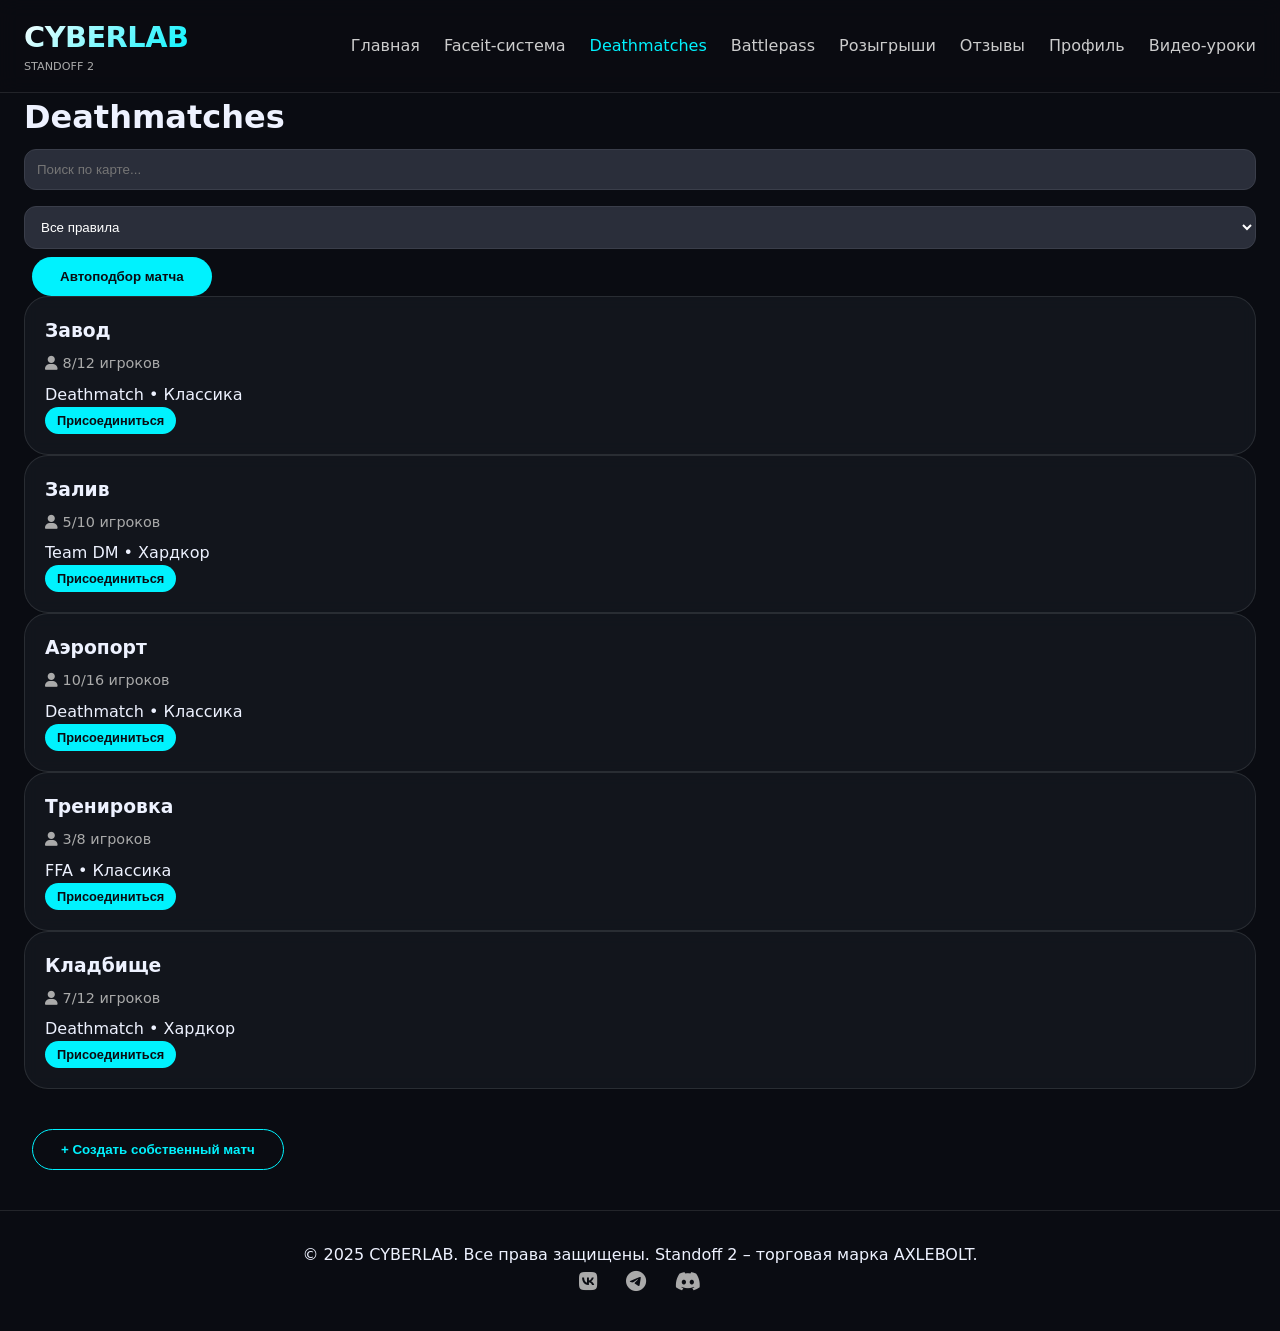
==== deathmatches.html @ b763eff9 "Create deathmatches.html" ====
<!DOCTYPE html>
<html lang="ru">
<head>
    <meta charset="UTF-8">
    <meta name="viewport" content="width=device-width, initial-scale=1.0">
    <title>Deathmatches | CYBERLAB</title>
    <link rel="stylesheet" href="css/style.css">
    <link rel="stylesheet" href="https://cdnjs.cloudflare.com/ajax/libs/font-awesome/6.0.0-beta3/css/all.min.css">
</head>
<body>
    <header>
        <div class="container">
            <div class="logo">
                <h1>CYBERLAB</h1>
                <span>STANDOFF 2</span>
            </div>
            <nav>
                <ul>
                    <li><a href="index.html">Главная</a></li>
                    <li><a href="faceit.html">Faceit-система</a></li>
                    <li><a href="deathmatches.html" class="active">Deathmatches</a></li>
                    <li><a href="battlepass.html">Battlepass</a></li>
                    <li><a href="giveaways.html">Розыгрыши</a></li>
                    <li><a href="reviews.html">Отзывы</a></li>
                    <li><a href="profile.html">Профиль</a></li>
                    <li><a href="videos.html">Видео-уроки</a></li>
                </ul>
            </nav>
            <div class="burger">
                <i class="fas fa-bars"></i>
            </div>
        </div>
    </header>

    <main>
        <div class="container">
            <h1>Deathmatches</h1>
            <div class="filters">
                <input type="text" id="searchMap" placeholder="Поиск по карте..." class="filter-input">
                <select id="filterRules">
                    <option value="all">Все правила</option>
                    <option value="classic">Классика</option>
                    <option value="hardcore">Хардкор</option>
                </select>
                <button id="autoMatchBtn" class="btn-primary">Автоподбор матча</button>
            </div>

            <div class="matches-list" id="deathmatchList">
                <!-- JS заполнит -->
            </div>

            <div style="margin-top: 40px;">
                <button id="createMatchBtn" class="btn-secondary">+ Создать собственный матч</button>
            </div>
        </div>
    </main>

    <footer>
        <div class="container">
            <p>&copy; 2025 CYBERLAB. Все права защищены. Standoff 2 – торговая марка AXLEBOLT.</p>
            <div class="socials">
                <a href="#"><i class="fab fa-vk"></i></a>
                <a href="#"><i class="fab fa-telegram"></i></a>
                <a href="#"><i class="fab fa-discord"></i></a>
            </div>
        </div>
    </footer>

    <script>
        // Данные матчей
        const deathmatches = [
            { map: "Завод", players: 8, maxPlayers: 12, rules: "classic", mode: "Deathmatch" },
            { map: "Залив", players: 5, maxPlayers: 10, rules: "hardcore", mode: "Team DM" },
            { map: "Аэропорт", players: 10, maxPlayers: 16, rules: "classic", mode: "Deathmatch" },
            { map: "Тренировка", players: 3, maxPlayers: 8, rules: "classic", mode: "FFA" },
            { map: "Кладбище", players: 7, maxPlayers: 12, rules: "hardcore", mode: "Deathmatch" }
        ];

        function renderDeathmatches(filterMap = "", filterRules = "all") {
            const container = document.getElementById("deathmatchList");
            if (!container) return;
            const filtered = deathmatches.filter(m => 
                (filterMap === "" || m.map.toLowerCase().includes(filterMap.toLowerCase())) &&
                (filterRules === "all" || m.rules === filterRules)
            );
            container.innerHTML = filtered.map(m => `
                <div class="match-card">
                    <h3>${m.map}</h3>
                    <div class="players"><i class="fas fa-user"></i> ${m.players}/${m.maxPlayers} игроков</div>
                    <div>${m.mode} • ${m.rules === "classic" ? "Классика" : "Хардкор"}</div>
                    <button class="btn-sm join-btn" data-map="${m.map}">Присоединиться</button>
                </div>
            `).join("");
            document.querySelectorAll('.join-btn').forEach(btn => {
                btn.addEventListener('click', () => alert(`Вы присоединились к матчу на карте ${btn.dataset.map}`));
            });
        }

        document.getElementById("searchMap")?.addEventListener("input", (e) => {
            renderDeathmatches(e.target.value, document.getElementById("filterRules").value);
        });
        document.getElementById("filterRules")?.addEventListener("change", (e) => {
            renderDeathmatches(document.getElementById("searchMap").value, e.target.value);
        });
        document.getElementById("autoMatchBtn")?.addEventListener("click", () => alert("Поиск подходящего матча... (демо)"));
        document.getElementById("createMatchBtn")?.addEventListener("click", () => {
            const mapName = prompt("Введите название карты:");
            if (mapName) alert(`Матч на карте ${mapName} создан! Ожидайте игроков.`);
        });

        renderDeathmatches();
    </script>
    <script src="js/main.js"></script>
</body>
</html>
---- css/style.css ----
* {
    margin: 0;
    padding: 0;
    box-sizing: border-box;
}

body {
    font-family: 'Segoe UI', 'Inter', system-ui, sans-serif;
    background: #0a0c12;
    color: #eef2ff;
    line-height: 1.5;
}

.container {
    max-width: 1280px;
    margin: 0 auto;
    padding: 0 24px;
}

/* Header */
header {
    background: rgba(10, 12, 18, 0.9);
    backdrop-filter: blur(10px);
    border-bottom: 1px solid rgba(255,255,255,0.1);
    position: sticky;
    top: 0;
    z-index: 100;
}
header .container {
    display: flex;
    justify-content: space-between;
    align-items: center;
    padding: 16px 24px;
}
.logo h1 {
    font-size: 1.8rem;
    letter-spacing: -0.5px;
    background: linear-gradient(135deg, #fff, #00f2fe);
    -webkit-background-clip: text;
    background-clip: text;
    color: transparent;
}
.logo span {
    font-size: 0.7rem;
    color: #aaa;
    display: block;
}
nav ul {
    display: flex;
    list-style: none;
    gap: 24px;
}
nav a {
    color: #ccc;
    text-decoration: none;
    font-weight: 500;
    transition: 0.2s;
}
nav a:hover, nav a.active {
    color: #00f2fe;
}
.burger {
    display: none;
    font-size: 1.5rem;
    cursor: pointer;
}

/* Hero */
.hero {
    position: relative;
    min-height: 80vh;
    display: flex;
    align-items: center;
    justify-content: center;
    text-align: center;
    background: url('https://placehold.co/1920x1080/1a1e2a/white?text=Standoff2+Banner') center/cover no-repeat;
}
.hero-overlay {
    position: absolute;
    top: 0;
    left: 0;
    width: 100%;
    height: 100%;
    background: linear-gradient(135deg, rgba(0,0,0,0.7), rgba(0,0,0,0.9));
}
.hero-content {
    position: relative;
    z-index: 2;
}
.hero-content h1 {
    font-size: 4rem;
    margin-bottom: 1rem;
    text-shadow: 0 0 15px #00f2fe;
}
.online-counter {
    font-size: 1.2rem;
    margin: 20px 0;
    background: rgba(0,242,254,0.2);
    display: inline-block;
    padding: 8px 20px;
    border-radius: 40px;
    backdrop-filter: blur(4px);
}
.online-counter i {
    color: #00ff00;
    margin-right: 8px;
}
.btn-primary, .btn-secondary {
    display: inline-block;
    padding: 12px 28px;
    border-radius: 40px;
    text-decoration: none;
    font-weight: bold;
    margin: 0 8px;
    transition: 0.2s;
}
.btn-primary {
    background: #00f2fe;
    color: #0a0c12;
}
.btn-primary:hover {
    background: #00c8d4;
    transform: scale(1.02);
}
.btn-secondary {
    background: transparent;
    border: 1px solid #00f2fe;
    color: #00f2fe;
}
.btn-secondary:hover {
    background: rgba(0,242,254,0.1);
}

/* Общие секции */
section {
    padding: 60px 0;
}
h2 {
    font-size: 2rem;
    margin-bottom: 32px;
    border-left: 4px solid #00f2fe;
    padding-left: 20px;
}

/* Сетка матчей */
.matches-grid {
    display: grid;
    grid-template-columns: repeat(auto-fit, minmax(280px, 1fr));
    gap: 20px;
}
.match-card {
    background: rgba(20,24,32,0.8);
    backdrop-filter: blur(8px);
    border-radius: 24px;
    padding: 20px;
    border: 1px solid rgba(255,255,255,0.1);
    transition: 0.2s;
}
.match-card:hover {
    border-color: #00f2fe;
    transform: translateY(-4px);
}
.match-card h3 {
    margin-bottom: 8px;
}
.match-card .players {
    color: #aaa;
    font-size: 0.9rem;
    margin: 8px 0;
}
.match-card .btn-sm {
    background: #00f2fe;
    color: #0a0c12;
    padding: 6px 12px;
    border-radius: 20px;
    text-decoration: none;
    font-size: 0.8rem;
    display: inline-block;
}

/* Карусель */
.carousel-container {
    position: relative;
    overflow: hidden;
    border-radius: 24px;
}
.carousel-slide {
    display: flex;
    transition: transform 0.5s ease;
}
.carousel-slide .giveaway-item {
    min-width: 100%;
    background: #1a1e2a;
    padding: 30px;
    text-align: center;
}
.carousel-btn {
    position: absolute;
    top: 50%;
    transform: translateY(-50%);
    background: rgba(0,0,0,0.6);
    color: white;
    border: none;
    font-size: 2rem;
    cursor: pointer;
    padding: 0 16px;
    height: 60px;
    border-radius: 30px;
}
.prev { left: 10px; }
.next { right: 10px; }

/* Быстрые ссылки */
.links-grid {
    display: grid;
    grid-template-columns: repeat(auto-fit, minmax(180px, 1fr));
    gap: 20px;
}
.link-card {
    background: rgba(20,24,32,0.7);
    border-radius: 24px;
    padding: 24px;
    text-align: center;
    text-decoration: none;
    color: white;
    transition: 0.2s;
}
.link-card i {
    font-size: 2rem;
    margin-bottom: 12px;
    display: block;
}
.link-card:hover {
    background: #00f2fe;
    color: #0a0c12;
    transform: translateY(-4px);
}

/* Таблицы и формы (для других страниц) */
.table-container {
    overflow-x: auto;
    background: rgba(20,24,32,0.7);
    border-radius: 24px;
    padding: 16px;
}
table {
    width: 100%;
    border-collapse: collapse;
}
th, td {
    padding: 12px;
    text-align: left;
    border-bottom: 1px solid rgba(255,255,255,0.1);
}
th {
    color: #00f2fe;
}
input, textarea, select {
    background: #2a2e3a;
    border: 1px solid #3a3e4a;
    padding: 12px;
    border-radius: 12px;
    color: white;
    width: 100%;
    margin: 8px 0;
}
button {
    background: #00f2fe;
    border: none;
    padding: 12px 24px;
    border-radius: 40px;
    font-weight: bold;
    cursor: pointer;
}

footer {
    text-align: center;
    padding: 32px 0;
    border-top: 1px solid rgba(255,255,255,0.1);
    margin-top: 40px;
}
.socials a {
    color: #aaa;
    margin: 0 12px;
    font-size: 1.3rem;
}
.socials a:hover {
    color: #00f2fe;
}

@media (max-width: 768px) {
    nav ul {
        display: none;
        flex-direction: column;
        background: #0a0c12;
        position: absolute;
        top: 70px;
        left: 0;
        width: 100%;
        padding: 20px;
    }
    nav ul.show {
        display: flex;
    }
    .burger {
        display: block;
    }
    .hero-content h1 {
        font-size: 2.5rem;
    }
}
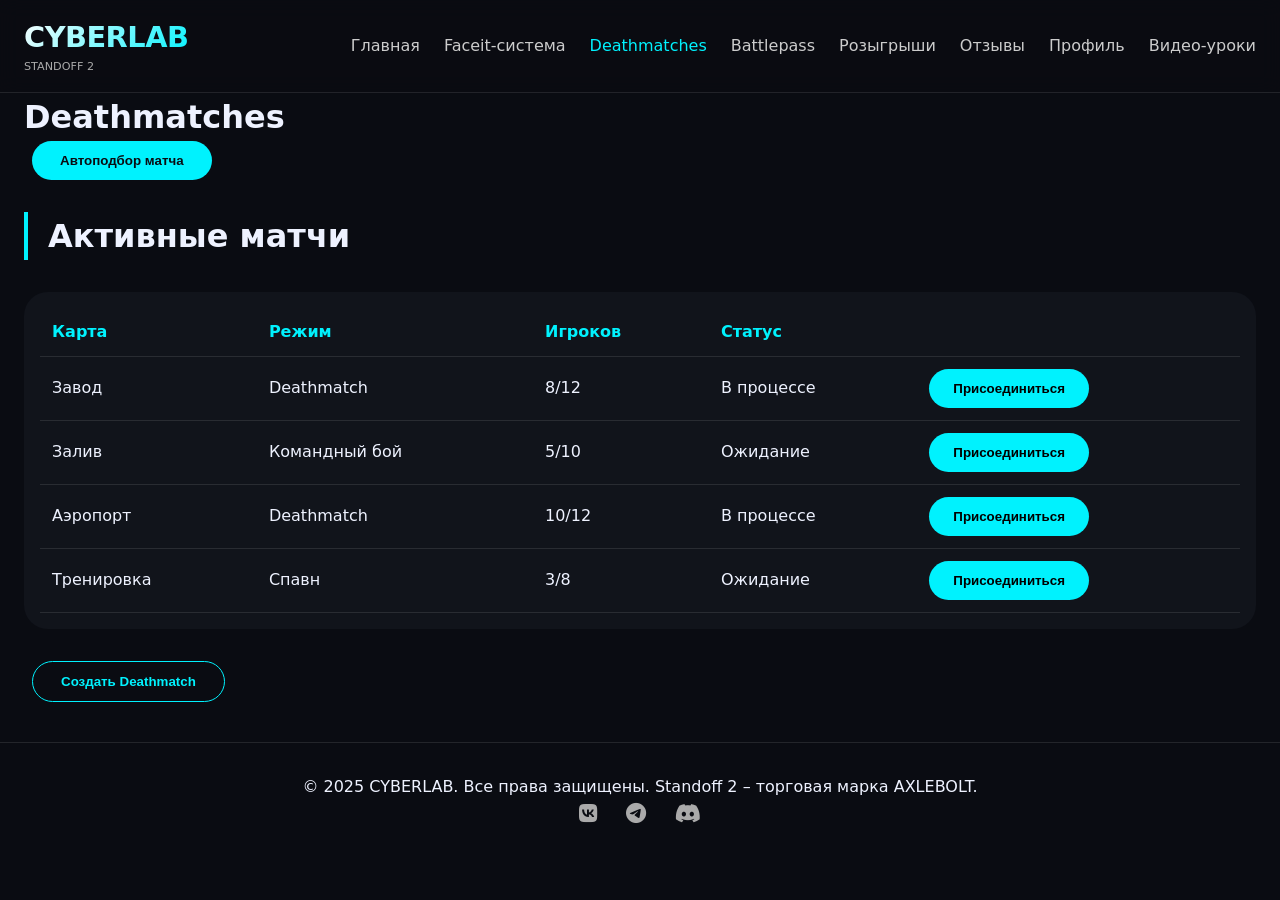
==== commit 3e26b35b: "Update deathmatches.html" ====
--- a/deathmatches.html
+++ b/deathmatches.html
@@ -35,25 +35,42 @@
     <main>
         <div class="container">
             <h1>Deathmatches</h1>
-            <div class="filters">
-                <input type="text" id="searchMap" placeholder="Поиск по карте..." class="filter-input">
-                <select id="filterRules">
-                    <option value="all">Все правила</option>
-                    <option value="classic">Классика</option>
-                    <option value="hardcore">Хардкор</option>
-                </select>
-                <button id="autoMatchBtn" class="btn-primary">Автоподбор матча</button>
+
+            <!-- Блок автоподбора матча -->
+            <div style="margin-bottom: 32px;">
+                <button id="autoMatchBtn" class="btn-primary" style="width: auto; padding: 12px 28px;">Автоподбор матча</button>
             </div>
 
-            <div class="matches-list" id="deathmatchList">
-                <!-- JS заполнит -->
+            <!-- Список активных матчей -->
+            <h2>Активные матчи</h2>
+            <div class="table-container">
+                <table>
+                    <thead>
+                        <tr><th>Карта</th><th>Режим</th><th>Игроков</th><th>Статус</th><th></th></tr>
+                    </thead>
+                    <tbody>
+                        <tr><td>Завод</td><td>Deathmatch</td><td>8/12</td><td>В процессе</td><td><button class="join-btn btn-sm">Присоединиться</button></td></tr>
+                        <tr><td>Залив</td><td>Командный бой</td><td>5/10</td><td>Ожидание</td><td><button class="join-btn btn-sm">Присоединиться</button></td></tr>
+                        <tr><td>Аэропорт</td><td>Deathmatch</td><td>10/12</td><td>В процессе</td><td><button class="join-btn btn-sm">Присоединиться</button></td></tr>
+                        <tr><td>Тренировка</td><td>Спавн</td><td>3/8</td><td>Ожидание</td><td><button class="join-btn btn-sm">Присоединиться</button></td></tr>
+                    </tbody>
+                </table>
             </div>
 
-            <div style="margin-top: 40px;">
-                <button id="createMatchBtn" class="btn-secondary">+ Создать собственный матч</button>
+            <!-- Кнопка создания матча -->
+            <div style="margin-top: 32px;">
+                <button id="createMatchBtn" class="btn-secondary">Создать Deathmatch</button>
             </div>
         </div>
     </main>
+
+    <!-- Модальное окно поиска -->
+    <div id="searchModal" class="modal">
+        <div class="modal-content">
+            <div class="spinner"></div>
+            <p id="modalMessage">Поиск матча...</p>
+        </div>
+    </div>
 
     <footer>
         <div class="container">
@@ -66,50 +83,6 @@
         </div>
     </footer>
 
-    <script>
-        // Данные матчей
-        const deathmatches = [
-            { map: "Завод", players: 8, maxPlayers: 12, rules: "classic", mode: "Deathmatch" },
-            { map: "Залив", players: 5, maxPlayers: 10, rules: "hardcore", mode: "Team DM" },
-            { map: "Аэропорт", players: 10, maxPlayers: 16, rules: "classic", mode: "Deathmatch" },
-            { map: "Тренировка", players: 3, maxPlayers: 8, rules: "classic", mode: "FFA" },
-            { map: "Кладбище", players: 7, maxPlayers: 12, rules: "hardcore", mode: "Deathmatch" }
-        ];
-
-        function renderDeathmatches(filterMap = "", filterRules = "all") {
-            const container = document.getElementById("deathmatchList");
-            if (!container) return;
-            const filtered = deathmatches.filter(m => 
-                (filterMap === "" || m.map.toLowerCase().includes(filterMap.toLowerCase())) &&
-                (filterRules === "all" || m.rules === filterRules)
-            );
-            container.innerHTML = filtered.map(m => `
-                <div class="match-card">
-                    <h3>${m.map}</h3>
-                    <div class="players"><i class="fas fa-user"></i> ${m.players}/${m.maxPlayers} игроков</div>
-                    <div>${m.mode} • ${m.rules === "classic" ? "Классика" : "Хардкор"}</div>
-                    <button class="btn-sm join-btn" data-map="${m.map}">Присоединиться</button>
-                </div>
-            `).join("");
-            document.querySelectorAll('.join-btn').forEach(btn => {
-                btn.addEventListener('click', () => alert(`Вы присоединились к матчу на карте ${btn.dataset.map}`));
-            });
-        }
-
-        document.getElementById("searchMap")?.addEventListener("input", (e) => {
-            renderDeathmatches(e.target.value, document.getElementById("filterRules").value);
-        });
-        document.getElementById("filterRules")?.addEventListener("change", (e) => {
-            renderDeathmatches(document.getElementById("searchMap").value, e.target.value);
-        });
-        document.getElementById("autoMatchBtn")?.addEventListener("click", () => alert("Поиск подходящего матча... (демо)"));
-        document.getElementById("createMatchBtn")?.addEventListener("click", () => {
-            const mapName = prompt("Введите название карты:");
-            if (mapName) alert(`Матч на карте ${mapName} создан! Ожидайте игроков.`);
-        });
-
-        renderDeathmatches();
-    </script>
     <script src="js/main.js"></script>
 </body>
 </html>
--- a/css/style.css
+++ b/css/style.css
@@ -210,32 +210,6 @@
 .prev { left: 10px; }
 .next { right: 10px; }
 
-/* Быстрые ссылки */
-.links-grid {
-    display: grid;
-    grid-template-columns: repeat(auto-fit, minmax(180px, 1fr));
-    gap: 20px;
-}
-.link-card {
-    background: rgba(20,24,32,0.7);
-    border-radius: 24px;
-    padding: 24px;
-    text-align: center;
-    text-decoration: none;
-    color: white;
-    transition: 0.2s;
-}
-.link-card i {
-    font-size: 2rem;
-    margin-bottom: 12px;
-    display: block;
-}
-.link-card:hover {
-    background: #00f2fe;
-    color: #0a0c12;
-    transform: translateY(-4px);
-}
-
 /* Таблицы и формы (для других страниц) */
 .table-container {
     overflow-x: auto;
@@ -254,15 +228,6 @@
 }
 th {
     color: #00f2fe;
-}
-input, textarea, select {
-    background: #2a2e3a;
-    border: 1px solid #3a3e4a;
-    padding: 12px;
-    border-radius: 12px;
-    color: white;
-    width: 100%;
-    margin: 8px 0;
 }
 button {
     background: #00f2fe;
@@ -271,6 +236,52 @@
     border-radius: 40px;
     font-weight: bold;
     cursor: pointer;
+    transition: 0.2s;
+}
+button:hover {
+    background: #00c8d4;
+    transform: scale(1.02);
+}
+
+/* Модальное окно поиска */
+.modal {
+    display: none;
+    position: fixed;
+    z-index: 1000;
+    left: 0;
+    top: 0;
+    width: 100%;
+    height: 100%;
+    background-color: rgba(0,0,0,0.7);
+    backdrop-filter: blur(5px);
+    align-items: center;
+    justify-content: center;
+}
+.modal-content {
+    background: #1a1e2a;
+    padding: 32px;
+    border-radius: 32px;
+    text-align: center;
+    min-width: 280px;
+    border: 1px solid #00f2fe;
+    box-shadow: 0 0 20px rgba(0,242,254,0.3);
+}
+.spinner {
+    width: 50px;
+    height: 50px;
+    border: 4px solid rgba(0,242,254,0.2);
+    border-top: 4px solid #00f2fe;
+    border-radius: 50%;
+    animation: spin 1s linear infinite;
+    margin: 0 auto 20px;
+}
+@keyframes spin {
+    0% { transform: rotate(0deg); }
+    100% { transform: rotate(360deg); }
+}
+#modalMessage {
+    font-size: 1.2rem;
+    color: #fff;
 }
 
 footer {
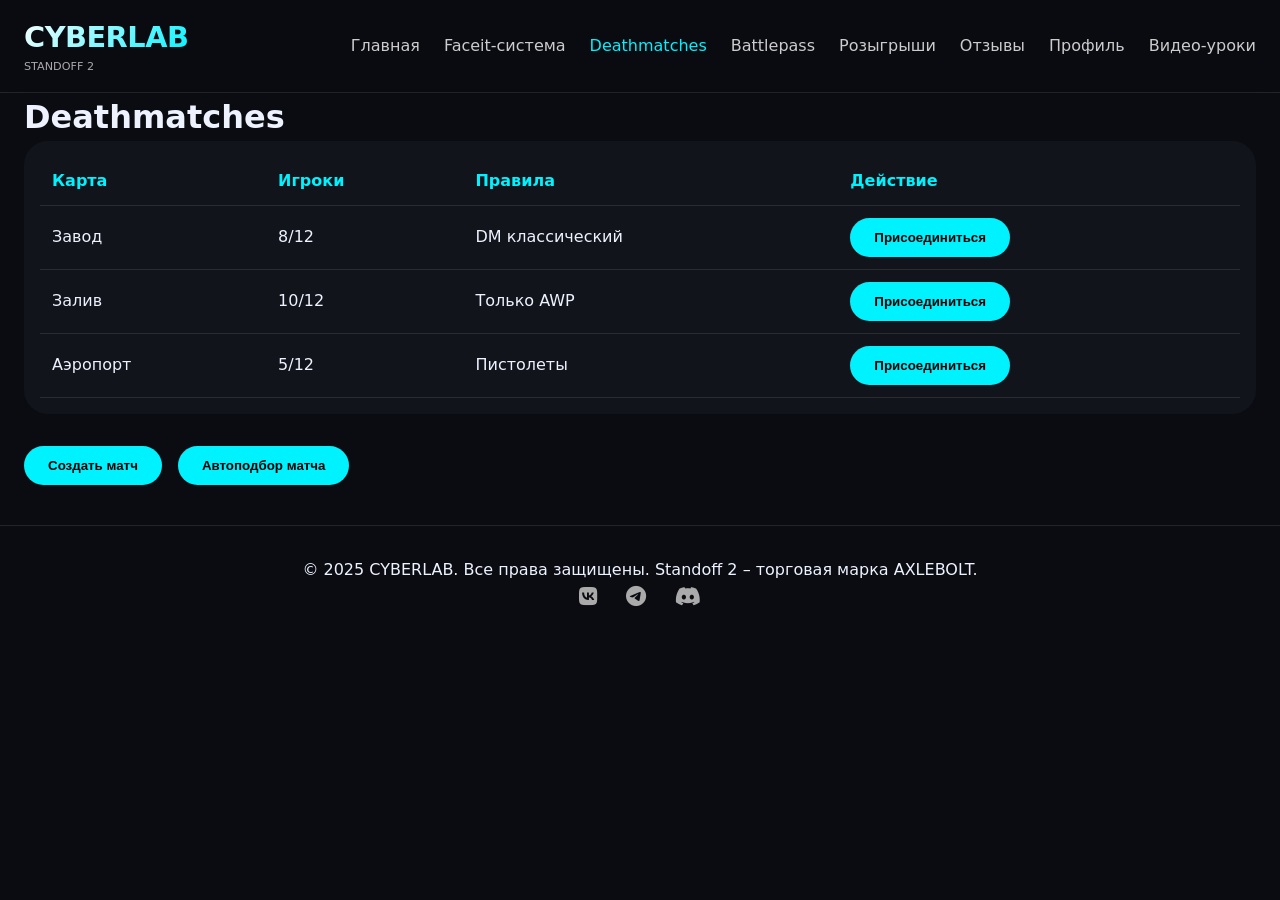
==== commit 863e0e5e: "Update deathmatches.html" ====
--- a/deathmatches.html
+++ b/deathmatches.html
@@ -35,40 +35,30 @@
     <main>
         <div class="container">
             <h1>Deathmatches</h1>
-
-            <!-- Блок автоподбора матча -->
-            <div style="margin-bottom: 32px;">
-                <button id="autoMatchBtn" class="btn-primary" style="width: auto; padding: 12px 28px;">Автоподбор матча</button>
-            </div>
-
-            <!-- Список активных матчей -->
-            <h2>Активные матчи</h2>
             <div class="table-container">
-                <table>
+                <table id="deathmatchTable">
                     <thead>
-                        <tr><th>Карта</th><th>Режим</th><th>Игроков</th><th>Статус</th><th></th></tr>
+                        <tr><th>Карта</th><th>Игроки</th><th>Правила</th><th>Действие</th></tr>
                     </thead>
                     <tbody>
-                        <tr><td>Завод</td><td>Deathmatch</td><td>8/12</td><td>В процессе</td><td><button class="join-btn btn-sm">Присоединиться</button></td></tr>
-                        <tr><td>Залив</td><td>Командный бой</td><td>5/10</td><td>Ожидание</td><td><button class="join-btn btn-sm">Присоединиться</button></td></tr>
-                        <tr><td>Аэропорт</td><td>Deathmatch</td><td>10/12</td><td>В процессе</td><td><button class="join-btn btn-sm">Присоединиться</button></td></tr>
-                        <tr><td>Тренировка</td><td>Спавн</td><td>3/8</td><td>Ожидание</td><td><button class="join-btn btn-sm">Присоединиться</button></td></tr>
+                        <tr><td>Завод</td><td>8/12</td><td>DM классический</td><td><button class="join-btn">Присоединиться</button></td></tr>
+                        <tr><td>Залив</td><td>10/12</td><td>Только AWP</td><td><button class="join-btn">Присоединиться</button></td></tr>
+                        <tr><td>Аэропорт</td><td>5/12</td><td>Пистолеты</td><td><button class="join-btn">Присоединиться</button></td></tr>
                     </tbody>
                 </table>
             </div>
-
-            <!-- Кнопка создания матча -->
-            <div style="margin-top: 32px;">
-                <button id="createMatchBtn" class="btn-secondary">Создать Deathmatch</button>
+            <div style="margin-top: 32px; display: flex; gap: 16px;">
+                <button id="createMatchBtn">Создать матч</button>
+                <button id="autoMatchBtn">Автоподбор матча</button>
             </div>
         </div>
     </main>
 
-    <!-- Модальное окно поиска -->
-    <div id="searchModal" class="modal">
+    <!-- Модальное окно автоподбора -->
+    <div id="autoMatchModal" class="modal">
         <div class="modal-content">
             <div class="spinner"></div>
-            <p id="modalMessage">Поиск матча...</p>
+            <p id="autoModalMessage">Поиск подходящего матча...</p>
         </div>
     </div>
 
